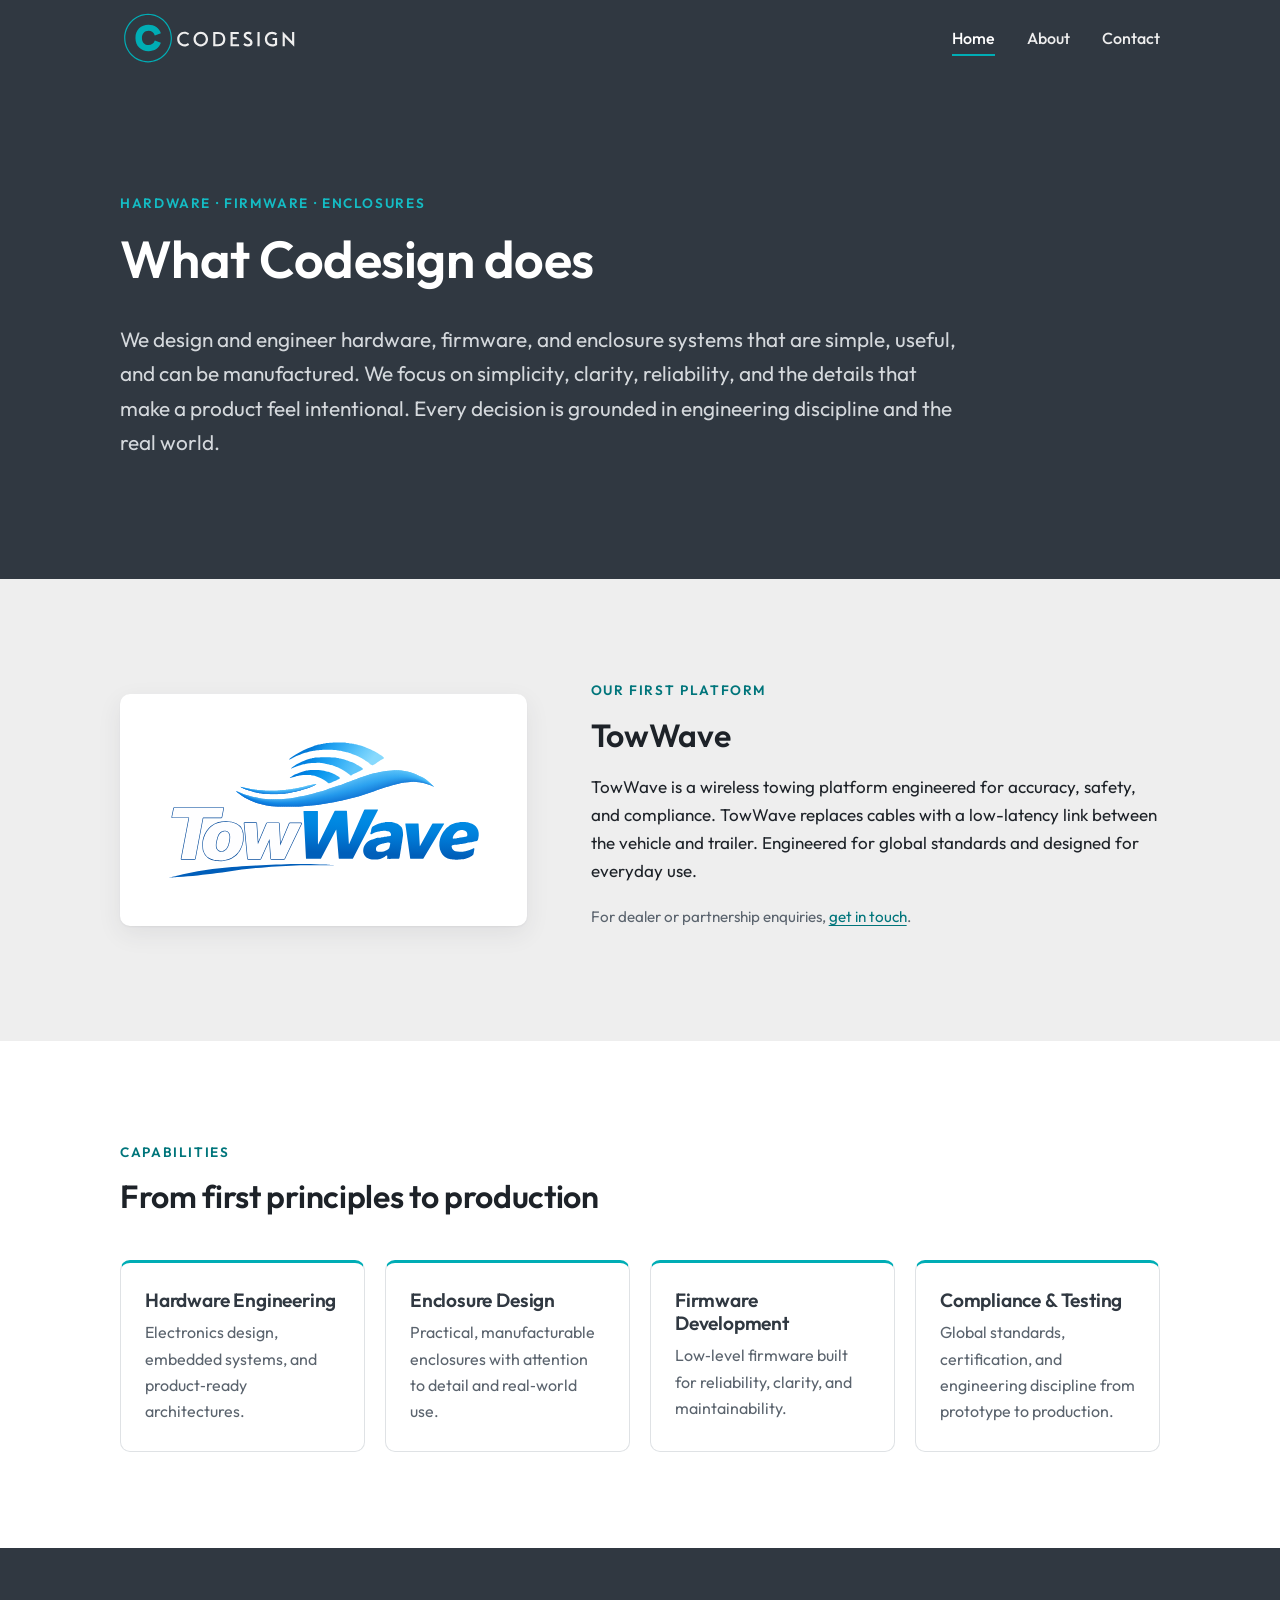
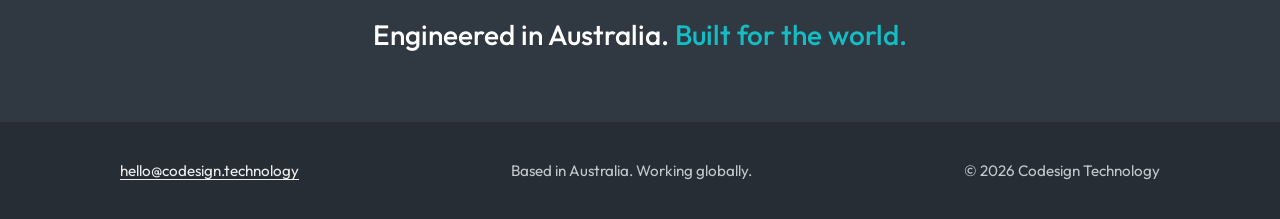
==== public/index.html @ b98c662e "Serve only public/ from the Worker and use the custom 404 page README, .gitignore and config were pu" ====
<!doctype html>
<html lang="en-AU">
<head>
  <meta charset="utf-8">
  <meta name="viewport" content="width=device-width, initial-scale=1">
  <title>Codesign Technology | Hardware, firmware and enclosure engineering</title>
  <meta name="description" content="Codesign designs and engineers hardware, firmware and enclosure systems that are simple, useful and manufacturable. Engineered in Australia, built for the world.">
  <link rel="canonical" href="https://www.codesign.technology/">
  <meta name="theme-color" content="#303841">
  <link rel="icon" href="/favicon.ico" sizes="48x48">
  <link rel="icon" href="/favicon.svg" type="image/svg+xml">
  <link rel="apple-touch-icon" href="/apple-touch-icon.png">
  <link rel="manifest" href="/site.webmanifest">
  <link rel="preload" href="/assets/fonts/outfit-latin.woff2" as="font" type="font/woff2" crossorigin>
  <link rel="stylesheet" href="/assets/css/site.css">
  <script src="/assets/js/site.js" defer></script>
  <meta property="og:type" content="website">
  <meta property="og:site_name" content="Codesign Technology">
  <meta property="og:title" content="Codesign Technology | Hardware, firmware and enclosure engineering">
  <meta property="og:description" content="Codesign designs and engineers hardware, firmware and enclosure systems that are simple, useful and manufacturable. Engineered in Australia, built for the world.">
  <meta property="og:url" content="https://www.codesign.technology/">
  <meta property="og:image" content="https://www.codesign.technology/og-image.png">
  <meta property="og:image:width" content="1200">
  <meta property="og:image:height" content="630">
  <meta property="og:locale" content="en_AU">
  <meta name="twitter:card" content="summary_large_image">
</head>
<body>
  <a class="skip-link" href="#main">Skip to content</a>
  <header class="site-header">
    <div class="wrap">
      <a class="brand" href="/" aria-label="Codesign Technology home">
        <img src="/assets/img/codesign-logo-dark-bg.svg" alt="Codesign" width="180" height="53">
      </a>
      <nav class="nav" aria-label="Main">
        <ul>
          <li><a href="/" aria-current="page">Home</a></li>
          <li><a href="/about/">About</a></li>
          <li><a href="/contact/">Contact</a></li>
        </ul>
      </nav>
    </div>
  </header>

  <main id="main">
    <section class="hero">
      <div class="wrap">
        <span class="eyebrow">Hardware &middot; Firmware &middot; Enclosures</span>
        <h1>What Codesign does</h1>
        <p class="lead">We design and engineer hardware, firmware, and enclosure systems that are simple, useful, and can be manufactured. We focus on simplicity, clarity, reliability, and the details that make a product feel intentional. Every decision is grounded in engineering discipline and the real world.</p>
      </div>
    </section>

    <section class="section section--grey" aria-labelledby="towwave-heading">
      <div class="wrap feature">
        <div class="feature-logo">
          <img src="/assets/img/towwave-logo.svg" alt="TowWave" width="360" height="162" loading="lazy">
        </div>
        <div>
          <span class="eyebrow">Our first platform</span>
          <h2 id="towwave-heading">TowWave</h2>
          <p>TowWave is a wireless towing platform engineered for accuracy, safety, and compliance. TowWave replaces cables with a low-latency link between the vehicle and trailer. Engineered for global standards and designed for everyday use.</p>
          <!-- TODO: link to https://towwave.tech/ once that site is live. -->
          <p class="note">For dealer or partnership enquiries, <a href="/contact/">get in touch</a>.</p>
        </div>
      </div>
    </section>

    <section class="section" aria-labelledby="cap-heading">
      <div class="wrap">
        <div class="section-head">
          <span class="eyebrow">Capabilities</span>
          <h2 id="cap-heading">From first principles to production</h2>
        </div>
        <div class="cards">
          <article class="card">
            <h3>Hardware Engineering</h3>
            <p>Electronics design, embedded systems, and product&#8209;ready architectures.</p>
          </article>
          <article class="card">
            <h3>Enclosure Design</h3>
            <p>Practical, manufacturable enclosures with attention to detail and real&#8209;world use.</p>
          </article>
          <article class="card">
            <h3>Firmware Development</h3>
            <p>Low&#8209;level firmware built for reliability, clarity, and maintainability.</p>
          </article>
          <article class="card">
            <h3>Compliance &amp; Testing</h3>
            <p>Global standards, certification, and engineering discipline from prototype to production.</p>
          </article>
        </div>
      </div>
    </section>

    <section class="band">
      <div class="wrap">
        <p>Engineered in Australia. <span>Built for the world.</span></p>
      </div>
    </section>
  </main>

  <footer class="site-footer">
    <div class="wrap">
      <p><a href="mailto:hello@codesign.technology">hello@codesign.technology</a></p>
      <p>Based in Australia. Working globally.</p>
      <p>&copy; <span data-year>2026</span> Codesign Technology</p>
    </div>
  </footer>
</body>
</html>
---- assets/css/site.css ----
/* Codesign Technology — site styles. Brand guide v1.0 (Nov 2026). */

@font-face {
  font-family: "Outfit";
  src: url("/assets/fonts/outfit-latin.woff2") format("woff2");
  font-weight: 100 900;
  font-style: normal;
  font-display: swap;
}

:root {
  --teal: #00adb5;
  --teal-dark: #00757b; /* brand teal darkened for small text on white/grey (WCAG AA) */
  --teal-light: #14bcc4; /* brand teal lifted for small text on slate (WCAG AA) */
  --slate: #303841;
  --slate-deep: #262d34;
  --grey: #eeeeee;
  --ink: #1d2228;
  --muted: #5b646e;
  --white: #ffffff;
  --radius: 10px;
  --max: 1120px;
  --gutter: clamp(16px, 4vw, 40px);
  --font: "Outfit", "Century Gothic", system-ui, -apple-system, "Segoe UI", sans-serif;
}

*, *::before, *::after { box-sizing: border-box; }

html { -webkit-text-size-adjust: 100%; scroll-behavior: smooth; }
@media (prefers-reduced-motion: reduce) { html { scroll-behavior: auto; } }

body {
  margin: 0;
  font-family: var(--font);
  font-size: 1.0625rem;
  line-height: 1.65;
  color: var(--ink);
  background: var(--white);
  display: flex;
  flex-direction: column;
  min-height: 100vh;
}

main { flex: 1; }

img, svg { max-width: 100%; height: auto; display: block; }

h1, h2, h3 { line-height: 1.2; font-weight: 600; letter-spacing: -0.01em; margin: 0 0 0.6em; }
h1 { font-size: clamp(2rem, 5vw, 3.25rem); }
h2 { font-size: clamp(1.5rem, 3vw, 2rem); }
h3 { font-size: 1.2rem; }
p { margin: 0 0 1em; }

a { color: var(--teal-dark); text-underline-offset: 3px; }
a:hover { color: var(--slate); }

:focus-visible { outline: 3px solid var(--teal); outline-offset: 3px; border-radius: 4px; }

.skip-link {
  position: absolute; left: -9999px; top: 0;
  background: var(--teal); color: var(--slate); padding: 8px 14px; z-index: 10; font-weight: 600;
}
.skip-link:focus { left: 16px; top: 12px; }

.wrap { max-width: var(--max); margin: 0 auto; padding: 0 var(--gutter); }

/* ---------- Header ---------- */
.site-header { background: var(--slate); color: var(--grey); }
.site-header .wrap {
  display: flex; align-items: center; justify-content: space-between;
  gap: 16px; min-height: 76px; flex-wrap: wrap;
}
.brand { display: block; width: 180px; flex-shrink: 0; }
.brand img { width: 100%; }

.nav ul { list-style: none; display: flex; gap: clamp(14px, 3vw, 32px); margin: 0; padding: 0; }
.nav a {
  color: var(--grey); text-decoration: none; font-weight: 500; font-size: 1rem;
  padding: 6px 0; border-bottom: 2px solid transparent;
}
.nav a:hover { color: var(--white); border-bottom-color: var(--teal); }
.nav a[aria-current="page"] { color: var(--white); border-bottom-color: var(--teal); }

/* ---------- Hero ---------- */
.hero { background: var(--slate); color: var(--grey); padding: clamp(48px, 9vw, 112px) 0 clamp(56px, 10vw, 120px); }
.hero h1 { color: var(--white); max-width: 18ch; }
.hero .eyebrow { color: var(--teal-light); }
.hero .lead { font-size: clamp(1.1rem, 2vw, 1.3rem); max-width: 60ch; color: #d4d8dc; margin-bottom: 0; }
.eyebrow {
  display: inline-block; color: var(--teal-dark); font-weight: 600; letter-spacing: 0.12em;
  text-transform: uppercase; font-size: 0.85rem; margin-bottom: 14px;
}

/* ---------- Sections ---------- */
.section { padding: clamp(56px, 8vw, 96px) 0; }
.section--grey { background: var(--grey); }
.section-head { max-width: 62ch; margin-bottom: clamp(28px, 4vw, 44px); }
.section-head p { color: var(--muted); }

.prose { max-width: 68ch; }
.prose h2 { margin-top: 1.6em; }
.prose h2:first-child { margin-top: 0; }

/* ---------- TowWave feature ---------- */
.feature {
  display: grid; grid-template-columns: minmax(0, 5fr) minmax(0, 7fr);
  gap: clamp(28px, 5vw, 64px); align-items: center;
}
.feature-logo {
  background: var(--white); border-radius: var(--radius); padding: clamp(24px, 4vw, 44px);
  box-shadow: 0 1px 2px rgba(48, 56, 65, 0.06), 0 8px 24px rgba(48, 56, 65, 0.08);
}
.feature-logo img { width: 100%; max-width: 360px; margin: 0 auto; }
.feature .note { color: var(--muted); font-size: 0.95rem; margin-top: 1.25em; }
@media (max-width: 760px) { .feature { grid-template-columns: 1fr; } }

/* ---------- Capabilities ---------- */
.cards { display: grid; grid-template-columns: repeat(auto-fit, minmax(240px, 1fr)); gap: 20px; }
.card {
  border: 1px solid #dfe2e5; border-radius: var(--radius); padding: 26px 24px;
  background: var(--white); border-top: 3px solid var(--teal);
}
.card h3 { margin-bottom: 0.4em; color: var(--slate); }
.card p { margin: 0; color: var(--muted); font-size: 1rem; }

/* ---------- Statement band ---------- */
.band { background: var(--slate); color: var(--white); text-align: center; padding: clamp(40px, 6vw, 64px) 0; }
.band p { font-size: clamp(1.25rem, 2.6vw, 1.75rem); font-weight: 500; margin: 0; }
.band span { color: var(--teal-light); }

/* ---------- Buttons ---------- */
.btn {
  display: inline-block; background: var(--teal); color: var(--slate); font: inherit; font-weight: 600;
  font-size: 1.1875rem; /* 19px semibold = WCAG large text; slate on teal is 4.3:1 */
  border: 0; border-radius: 999px; padding: 12px 28px; cursor: pointer; text-decoration: none;
  transition: background-color 0.15s ease;
}
.btn:hover { background: #12c3cb; color: var(--slate); }
.btn[disabled] { opacity: 0.6; cursor: progress; }

/* ---------- Contact ---------- */
.contact-grid {
  display: grid; grid-template-columns: minmax(0, 4fr) minmax(0, 7fr); gap: clamp(28px, 5vw, 64px);
}
@media (max-width: 820px) { .contact-grid { grid-template-columns: 1fr; } }
.contact-aside p { color: var(--muted); }

.form { display: grid; grid-template-columns: 1fr 1fr; gap: 18px 20px; }
.form .full { grid-column: 1 / -1; }
@media (max-width: 560px) { .form { grid-template-columns: 1fr; } }
.field label { display: block; font-weight: 500; margin-bottom: 6px; font-size: 0.95rem; }
.field .req { color: var(--teal-dark); }
.field input, .field textarea {
  width: 100%; font: inherit; font-size: 1rem; color: var(--ink); background: var(--white);
  border: 1px solid #c6ccd2; border-radius: 8px; padding: 12px 14px;
}
.field textarea { min-height: 160px; resize: vertical; }
.field input:focus, .field textarea:focus { border-color: var(--teal); outline: 2px solid rgba(0, 173, 181, 0.35); outline-offset: 0; }
.hp { position: absolute !important; left: -9999px !important; width: 1px; height: 1px; overflow: hidden; }
.privacy { font-size: 0.875rem; color: var(--muted); margin: 0; }
.form-status { margin: 0; font-weight: 500; min-height: 1.5em; }
.form-status.ok { color: #1f7a45; }
.form-status.err { color: #b3261e; }

/* ---------- Footer ---------- */
.site-footer { background: var(--slate-deep); color: #c3c8cd; font-size: 0.95rem; padding: 36px 0; }
.site-footer .wrap { display: flex; flex-wrap: wrap; gap: 12px 32px; justify-content: space-between; align-items: center; }
.site-footer a { color: var(--grey); }
.site-footer a:hover { color: var(--teal); }
.site-footer p { margin: 0; }
.on-dark { color: var(--teal-light); }
.on-dark:hover { color: var(--white); }
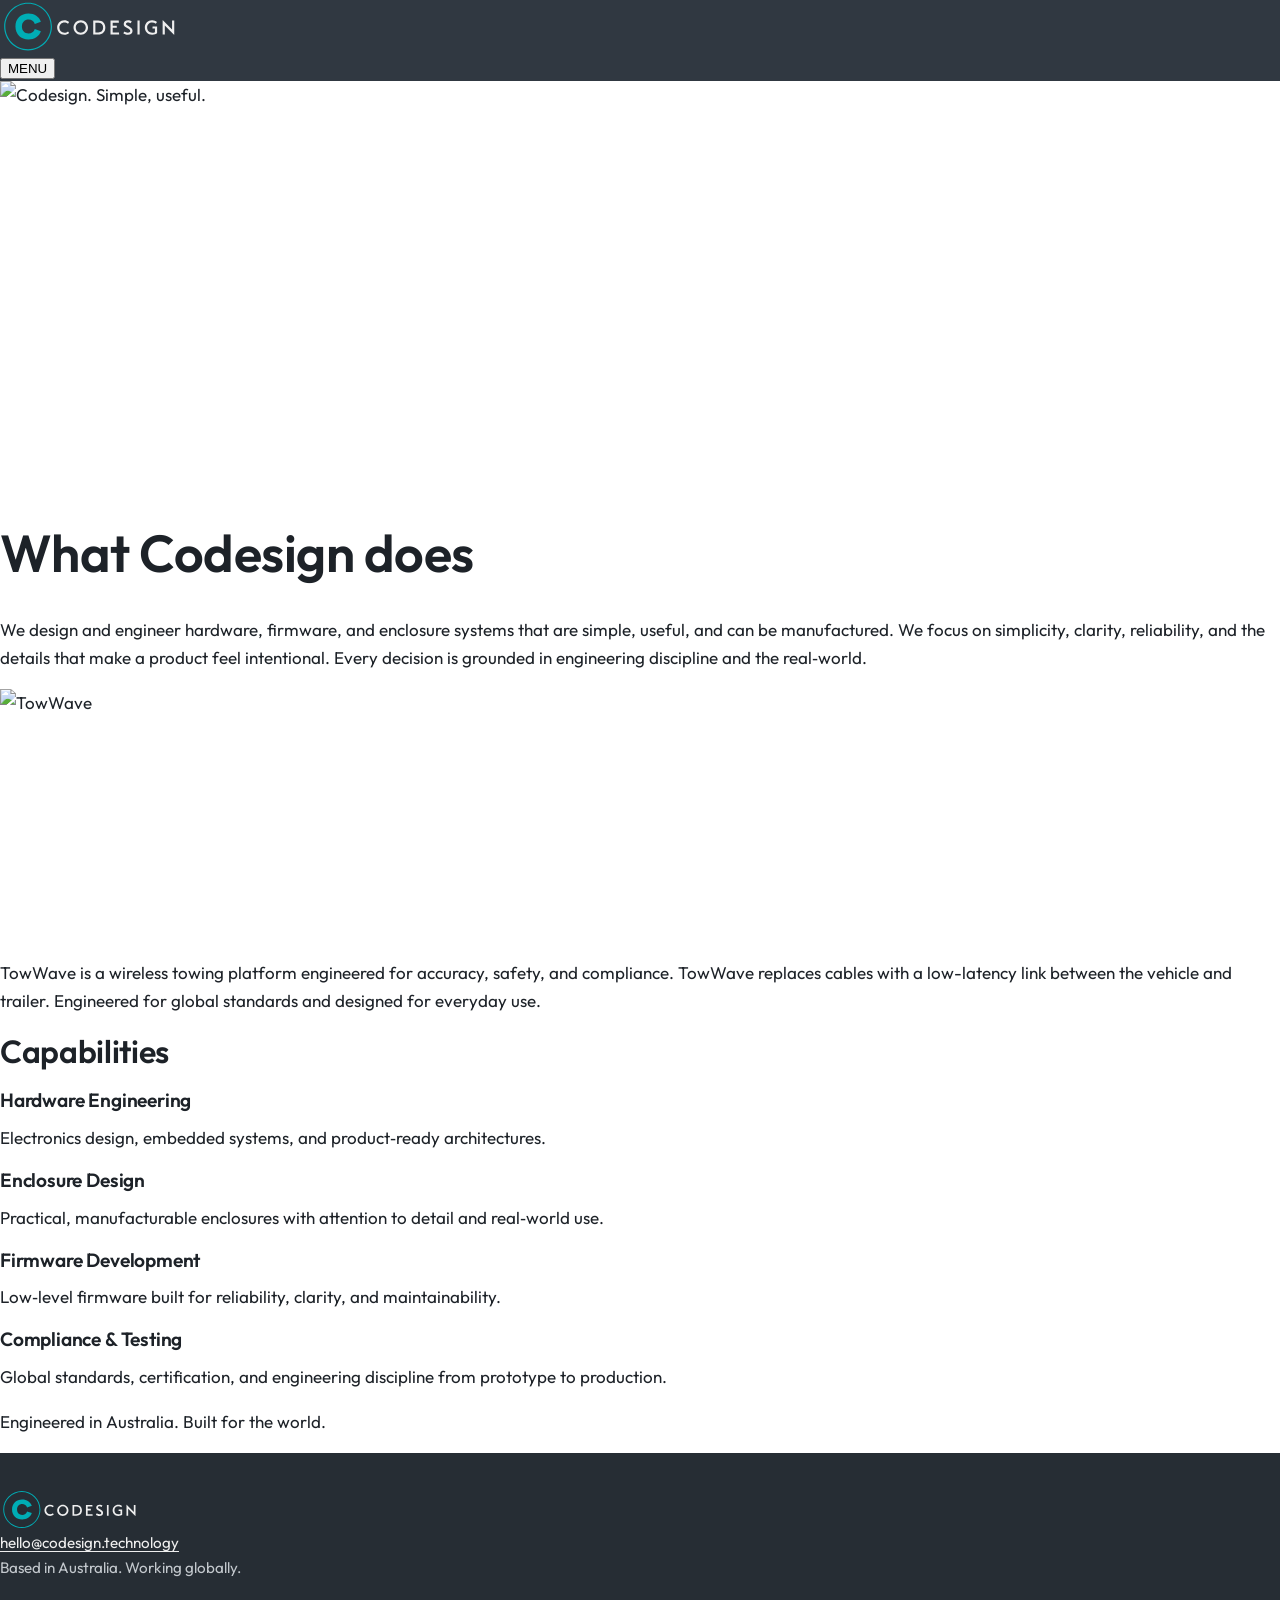
==== commit 46dd1567: "Match the original Wix layout, sizes and spacing All-black single-column layout measured from the li" ====
--- a/public/index.html
+++ b/public/index.html
@@ -6,7 +6,7 @@
   <title>Codesign Technology | Hardware, firmware and enclosure engineering</title>
   <meta name="description" content="Codesign designs and engineers hardware, firmware and enclosure systems that are simple, useful and manufacturable. Engineered in Australia, built for the world.">
   <link rel="canonical" href="https://www.codesign.technology/">
-  <meta name="theme-color" content="#303841">
+  <meta name="theme-color" content="#000000">
   <link rel="icon" href="/favicon.ico" sizes="48x48">
   <link rel="icon" href="/favicon.svg" type="image/svg+xml">
   <link rel="apple-touch-icon" href="/apple-touch-icon.png">
@@ -28,84 +28,75 @@
 <body>
   <a class="skip-link" href="#main">Skip to content</a>
   <header class="site-header">
-    <div class="wrap">
-      <a class="brand" href="/" aria-label="Codesign Technology home">
-        <img src="/assets/img/codesign-logo-dark-bg.svg" alt="Codesign" width="180" height="53">
-      </a>
-      <nav class="nav" aria-label="Main">
-        <ul>
+    <a class="brand" href="/" aria-label="Codesign Technology home">
+      <img src="/assets/img/codesign-logo-dark-bg.svg" alt="Codesign" width="180" height="53">
+    </a>
+    <button class="menu-toggle" type="button" aria-expanded="false" aria-controls="site-menu">MENU</button>
+    <nav class="menu" id="site-menu" aria-label="Main" hidden>
+      <button class="menu-close" type="button" aria-label="Close menu">
+        <svg viewBox="0 0 24 24" width="24" height="24" aria-hidden="true"><path d="M4 4l16 16M20 4L4 20" stroke="currentColor" stroke-width="1.6" fill="none"/></svg>
+      </button>
+      <ul>
           <li><a href="/" aria-current="page">Home</a></li>
+          <li><a href="/contact/">Contact</a></li>
           <li><a href="/about/">About</a></li>
-          <li><a href="/contact/">Contact</a></li>
-        </ul>
-      </nav>
-    </div>
+      </ul>
+    </nav>
   </header>
 
   <main id="main">
-    <section class="hero">
-      <div class="wrap">
-        <span class="eyebrow">Hardware &middot; Firmware &middot; Enclosures</span>
-        <h1>What Codesign does</h1>
-        <p class="lead">We design and engineer hardware, firmware, and enclosure systems that are simple, useful, and can be manufactured. We focus on simplicity, clarity, reliability, and the details that make a product feel intentional. Every decision is grounded in engineering discipline and the real world.</p>
+    <section class="home-hero">
+      <img src="/assets/img/codesign-logo-stacked-dark-bg.svg" alt="Codesign. Simple, useful." width="600" height="441">
+    </section>
+
+    <section class="home-what">
+      <div class="container">
+        <h1 class="display">What Codesign does</h1>
+        <p>We design and engineer hardware, firmware, and enclosure systems that are simple, useful, and can be manufactured. We focus on simplicity, clarity, reliability, and the details that make a product feel intentional. Every decision is grounded in engineering discipline and the real&#8209;world.</p>
       </div>
     </section>
 
-    <section class="section section--grey" aria-labelledby="towwave-heading">
-      <div class="wrap feature">
-        <div class="feature-logo">
-          <img src="/assets/img/towwave-logo.svg" alt="TowWave" width="360" height="162" loading="lazy">
-        </div>
-        <div>
-          <span class="eyebrow">Our first platform</span>
-          <h2 id="towwave-heading">TowWave</h2>
-          <p>TowWave is a wireless towing platform engineered for accuracy, safety, and compliance. TowWave replaces cables with a low-latency link between the vehicle and trailer. Engineered for global standards and designed for everyday use.</p>
-          <!-- TODO: link to https://towwave.tech/ once that site is live. -->
-          <p class="note">For dealer or partnership enquiries, <a href="/contact/">get in touch</a>.</p>
+    <section class="home-towwave">
+      <div class="container">
+        <img src="/assets/img/towwave-logo-dark-bg.svg" alt="TowWave" width="600" height="270" loading="lazy">
+        <p>TowWave is a wireless towing platform engineered for accuracy, safety, and compliance. TowWave replaces cables with a low-latency link between the vehicle and trailer. Engineered for global standards and designed for everyday use.</p>
+        <!-- TODO: restore "Visit TowWave.tech to find out more" link (14px, centred, underlined) once https://towwave.tech/ is live. -->
+      </div>
+    </section>
+
+    <section class="home-cap">
+      <div class="container">
+        <h2 class="display">Capabilities</h2>
+        <div class="cap-grid">
+          <div>
+            <h3>Hardware Engineering</h3>
+            <p>Electronics design, embedded systems, and product&#8209;ready architectures.</p>
+          </div>
+          <div>
+            <h3>Enclosure Design</h3>
+            <p>Practical, manufacturable enclosures with attention to detail and real&#8209;world use.</p>
+          </div>
+          <div>
+            <h3>Firmware Development</h3>
+            <p>Low&#8209;level firmware built for reliability, clarity, and maintainability.</p>
+          </div>
+          <div>
+            <h3>Compliance &amp; Testing</h3>
+            <p>Global standards, certification, and engineering discipline from prototype to production.</p>
+          </div>
         </div>
       </div>
     </section>
 
-    <section class="section" aria-labelledby="cap-heading">
-      <div class="wrap">
-        <div class="section-head">
-          <span class="eyebrow">Capabilities</span>
-          <h2 id="cap-heading">From first principles to production</h2>
-        </div>
-        <div class="cards">
-          <article class="card">
-            <h3>Hardware Engineering</h3>
-            <p>Electronics design, embedded systems, and product&#8209;ready architectures.</p>
-          </article>
-          <article class="card">
-            <h3>Enclosure Design</h3>
-            <p>Practical, manufacturable enclosures with attention to detail and real&#8209;world use.</p>
-          </article>
-          <article class="card">
-            <h3>Firmware Development</h3>
-            <p>Low&#8209;level firmware built for reliability, clarity, and maintainability.</p>
-          </article>
-          <article class="card">
-            <h3>Compliance &amp; Testing</h3>
-            <p>Global standards, certification, and engineering discipline from prototype to production.</p>
-          </article>
-        </div>
-      </div>
-    </section>
-
-    <section class="band">
-      <div class="wrap">
-        <p>Engineered in Australia. <span>Built for the world.</span></p>
-      </div>
+    <section class="home-band">
+      <p>Engineered in Australia. Built for the world.</p>
     </section>
   </main>
 
   <footer class="site-footer">
-    <div class="wrap">
-      <p><a href="mailto:hello@codesign.technology">hello@codesign.technology</a></p>
-      <p>Based in Australia. Working globally.</p>
-      <p>&copy; <span data-year>2026</span> Codesign Technology</p>
-    </div>
+    <img src="/assets/img/codesign-logo-dark-bg.svg" alt="Codesign" width="140" height="41" loading="lazy">
+    <p class="footer-email"><a href="mailto:hello@codesign.technology">hello@codesign.technology</a></p>
+    <p class="footer-place">Based in Australia. Working globally.</p>
   </footer>
 </body>
 </html>
